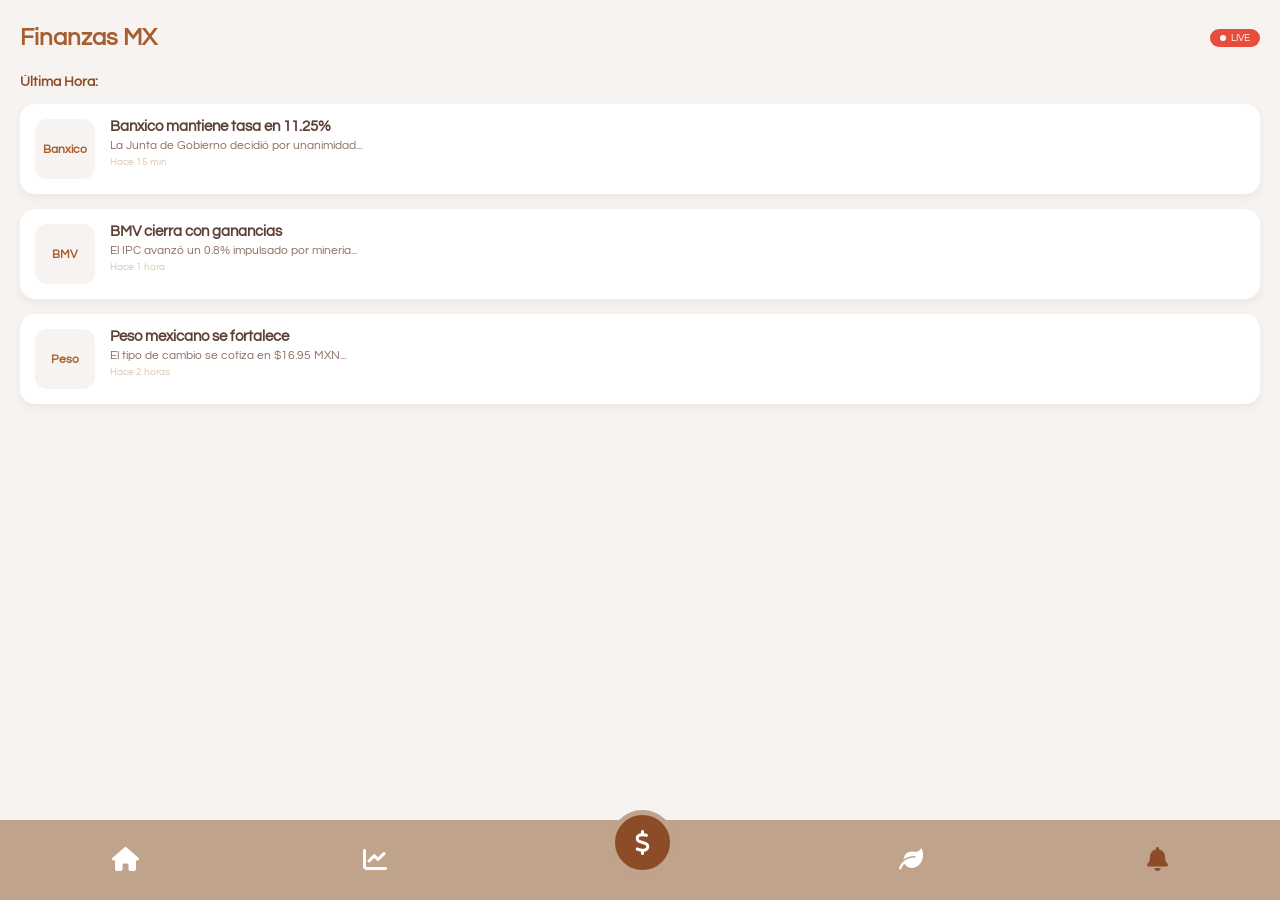
==== notificaciones.html @ ad84a490 "Notificaciones" ====
<!DOCTYPE html>
<html lang="es">
<head>
    <meta charset="UTF-8">
    <meta name="viewport" content="width=device-width, initial-scale=1.0, maximum-scale=1.0, user-scalable=no">
    <title>Finanzas MX - Noticias</title>
    <link rel="stylesheet" href="https://cdnjs.cloudflare.com/ajax/libs/font-awesome/6.0.0/css/all.min.css">
    <link href="https://fonts.googleapis.com/css2?family=Questrial&display=swap" rel="stylesheet">
    <link rel="stylesheet" href="notificaciones.css">
</head>
<body>

    <div class="app-container">
        <header class="main-header">
            <h1 class="header-title">Finanzas MX</h1>
            <div class="live-indicator">
                <span class="pulse-dot"></span> LIVE
            </div>
        </header>

        <main class="content-wrapper">
            <h3 class="section-subtitle">Última Hora:</h3>

            <article class="news-card">
                <div class="news-icon">Banxico</div>
                <div class="news-text">
                    <h4>Banxico mantiene tasa en 11.25%</h4>
                    <p>La Junta de Gobierno decidió por unanimidad...</p>
                    <span class="news-time">Hace 15 min</span>
                </div>
            </article>

            <article class="news-card">
                <div class="news-icon">BMV</div>
                <div class="news-text">
                    <h4>BMV cierra con ganancias</h4>
                    <p>El IPC avanzó un 0.8% impulsado por minería...</p>
                    <span class="news-time">Hace 1 hora</span>
                </div>
            </article>

            <article class="news-card">
                <div class="news-icon">Peso</div>
                <div class="news-text">
                    <h4>Peso mexicano se fortalece</h4>
                    <p>El tipo de cambio se cotiza en $16.95 MXN...</p>
                    <span class="news-time">Hace 2 horas</span>
                </div>
            </article>
            
            <div style="height: 100px;"></div>
        </main>

       <nav class="bottom-navigation">
    <div class="nav-btn"><i class="fa-solid fa-house"></i></div>
    <div class="nav-btn"><i class="fa-solid fa-chart-line"></i></div>
    
    <div class="nav-btn main-money-btn" onclick="window.location.href='registrodegastos.html'">
        <i class="fa-solid fa-dollar-sign"></i>
    </div>
    
    <div class="nav-btn"><i class="fa-solid fa-leaf"></i></div>
    <div class="nav-btn active"><i class="fa-solid fa-bell"></i></div>
</nav>
</body>
</html>
---- notificaciones.css ----
* {
    margin: 0;
    padding: 0;
    box-sizing: border-box;
    font-family: 'Questrial', sans-serif;
}

body, html {
    height: 100%;
    width: 100%;
    background-color: #f7f3f0;
    overflow: hidden;
}

.app-container {
    width: 100vw;
    height: 100vh;
    display: flex;
    flex-direction: column;
}

/* HEADER */
.main-header {
    padding: 25px 20px;
    display: flex;
    justify-content: space-between;
    align-items: center;
    background-color: #f7f3f0;
}

.header-title { color: #a65e2e; font-size: 24px; font-weight: bold; }

.live-indicator {
    background: #e74c3c;
    color: white;
    font-size: 10px;
    padding: 4px 10px;
    border-radius: 20px;
    display: flex;
    align-items: center;
    gap: 5px;
}

.pulse-dot {
    width: 6px;
    height: 6px;
    background: white;
    border-radius: 50%;
    animation: pulse 1.5s infinite;
}

@keyframes pulse {
    0% { opacity: 1; transform: scale(1); }
    50% { opacity: 0.4; transform: scale(1.3); }
    100% { opacity: 1; transform: scale(1); }
}

/* CONTENIDO */
.content-wrapper {
    flex: 1;
    padding: 0 20px;
    overflow-y: auto;
}

.section-subtitle {
    font-size: 14px;
    color: #8c4c27;
    margin-bottom: 15px;
}

/* TARJETAS DE NOTICIAS */
.news-card {
    background: white;
    border-radius: 15px;
    padding: 15px;
    margin-bottom: 15px;
    display: flex;
    gap: 15px;
    box-shadow: 0 4px 10px rgba(0,0,0,0.05);
}

.news-icon {
    width: 60px;
    height: 60px;
    background: #f7f3f0;
    border-radius: 12px;
    display: flex;
    justify-content: center;
    align-items: center;
    font-size: 12px;
    font-weight: bold;
    color: #a65e2e;
}

.news-text h4 { font-size: 15px; margin-bottom: 5px; color: #5d4037; }
.news-text p { font-size: 12px; color: #8d6e63; }
.news-time { font-size: 10px; color: #d9c5b2; margin-top: 5px; display: block; }

/* NAVEGACIÓN INFERIOR (Fixed al fondo) */
.bottom-navigation {
    position: fixed;
    bottom: 0;
    left: 0;
    width: 100%;
    height: 80px;
    background-color: #bfa38a;
    display: flex;
    justify-content: space-around;
    align-items: center;
    z-index: 1000;
}

.nav-btn { color: white; font-size: 24px; cursor: pointer; }
.nav-btn.active { color: #8c4c27; }

.main-money-btn {
    background: #8c4c27;
    width: 65px;
    height: 65px;
    border-radius: 50%;
    display: flex;
    justify-content: center;
    align-items: center;
    border: 5px solid #bfa38a;
    margin-top: -35px; /* Eleva el botón sobre la barra */
    transition: transform 0.2s;
}

.main-money-btn:active { transform: scale(0.9); }
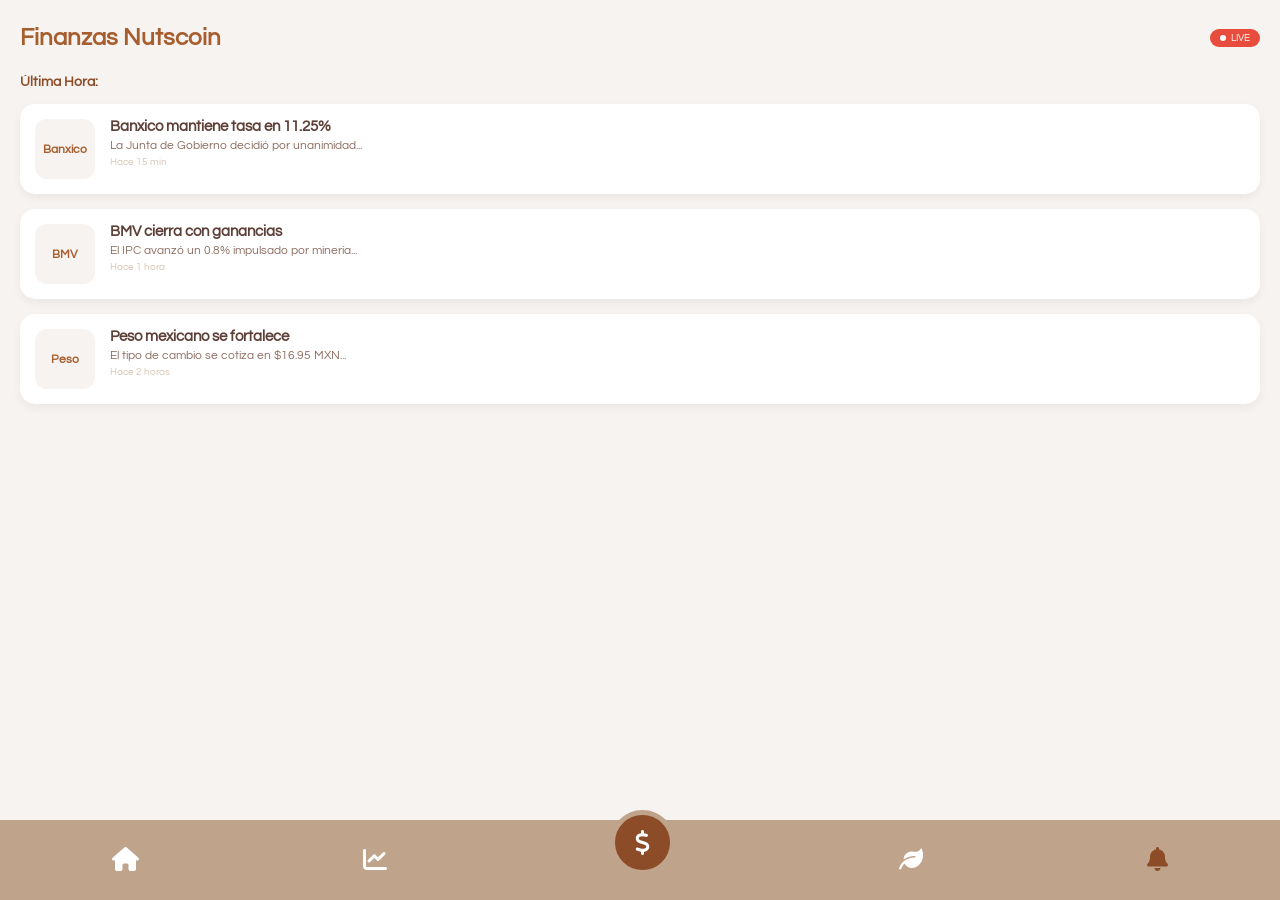
==== commit 32e3354c: "Proyecto final" ====
--- a/notificaciones.html
+++ b/notificaciones.html
@@ -12,7 +12,7 @@
 
     <div class="app-container">
         <header class="main-header">
-            <h1 class="header-title">Finanzas MX</h1>
+            <h1 class="header-title">Finanzas Nutscoin</h1>
             <div class="live-indicator">
                 <span class="pulse-dot"></span> LIVE
             </div>
--- a/notificaciones.css
+++ b/notificaciones.css
@@ -126,4 +126,26 @@
     transition: transform 0.2s;
 }
 
-.main-money-btn:active { transform: scale(0.9); }+.main-money-btn:active { transform: scale(0.9); }
+/* NAV INFERIOR */
+.bottom-navigation {
+    height: 80px;
+    background: #bfa38a;
+    display: flex;
+    justify-content: space-around;
+    align-items: center;
+    width: 100%;
+}
+
+.nav-btn { color: white; font-size: 24px; }
+.main-money-btn {
+    background: #8c4c27;
+    width: 65px;
+    height: 65px;
+    border-radius: 50%;
+    display: flex;
+    justify-content: center;
+    align-items: center;
+    border: 5px solid #bfa38a;
+    margin-top: -35px;
+}
